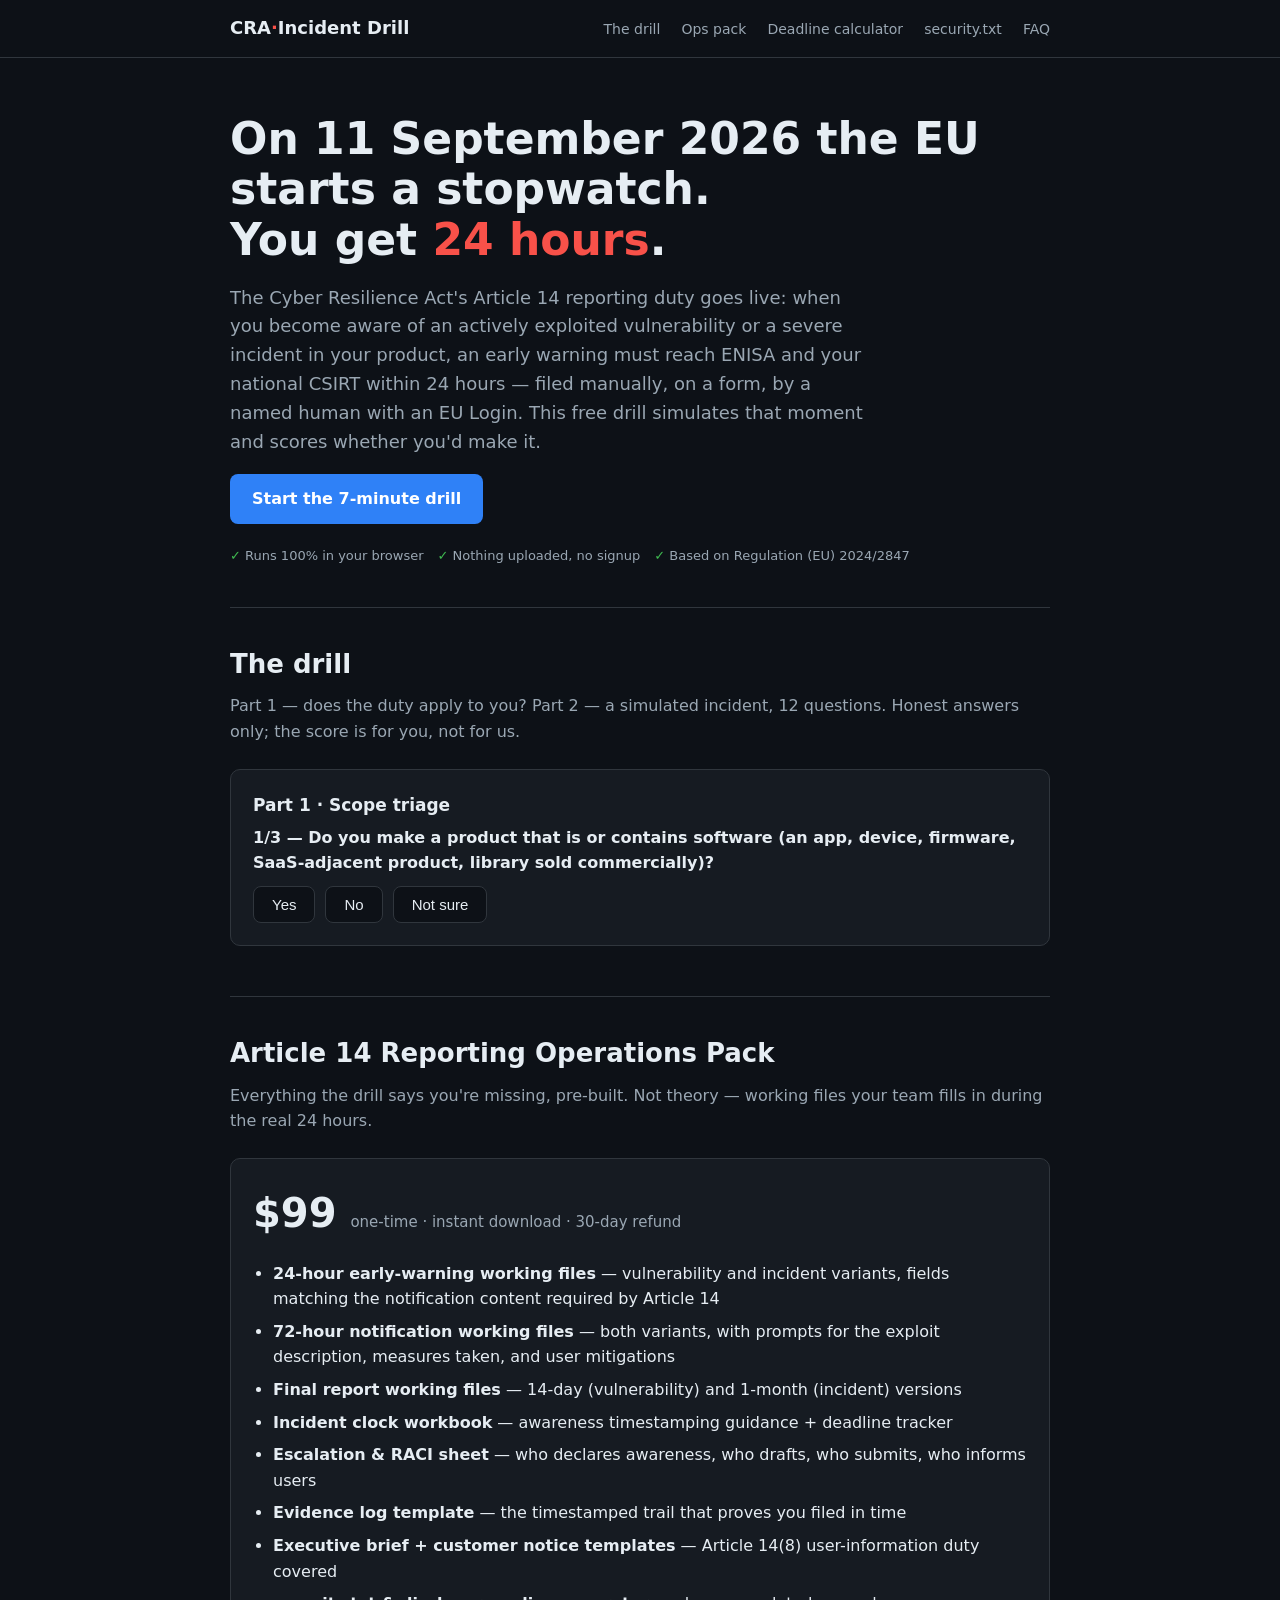
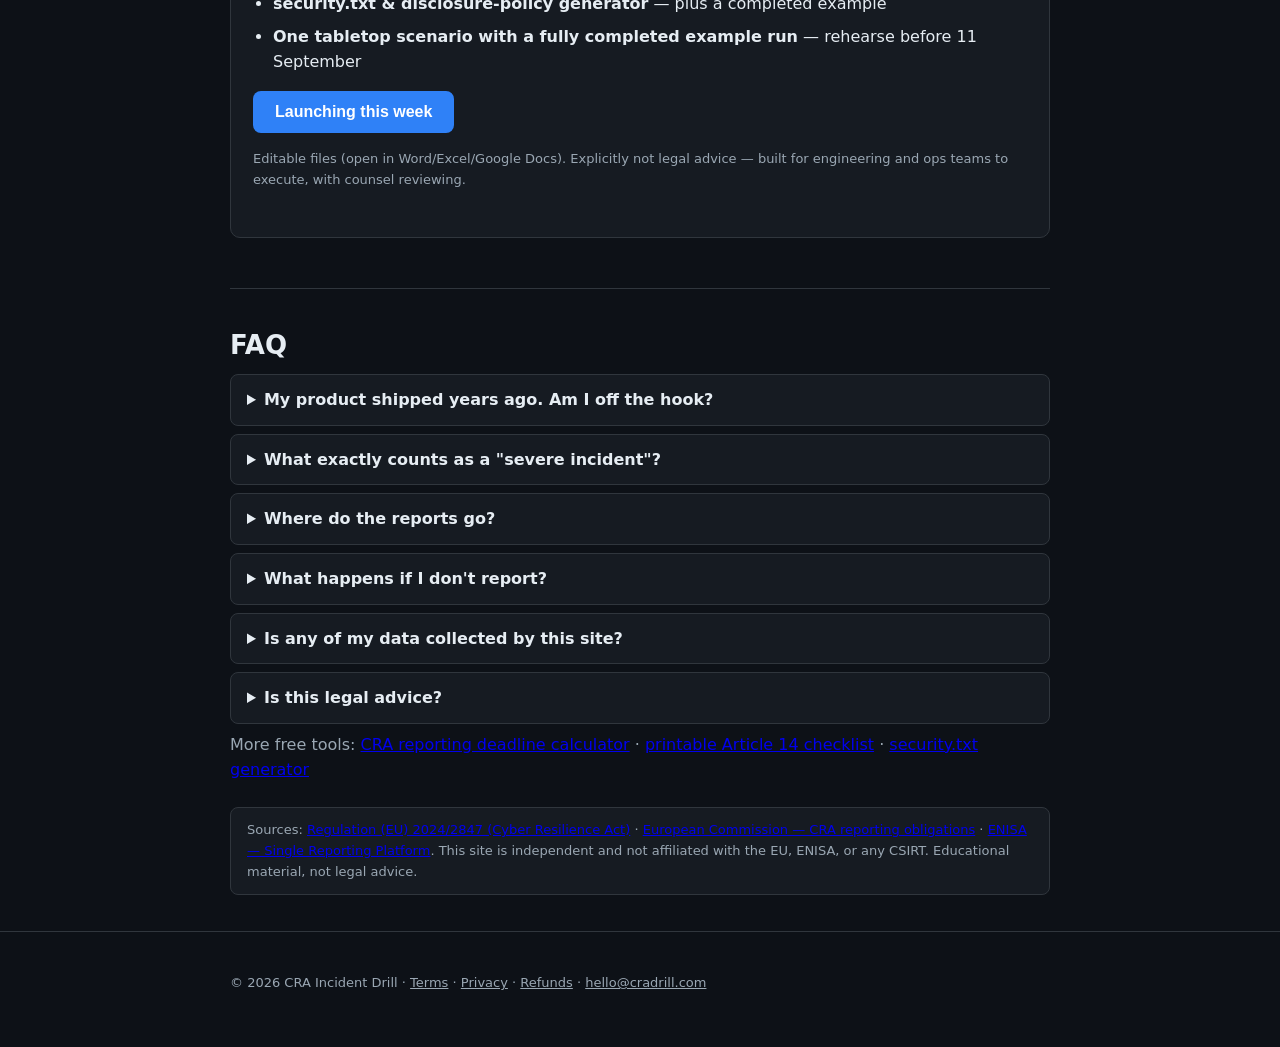
==== index.html @ 71fb7762 "Standardize footer: Terms/Privacy/Refunds + contact on every page (Paddle review requirement) Co-Aut" ====
<!DOCTYPE html>
<html lang="en">
<head>
<meta charset="utf-8">
<meta name="viewport" content="width=device-width, initial-scale=1">
<title>CRA Incident Drill — could you file the EU 24-hour report in time?</title>
<meta name="description" content="From 11 September 2026 the EU Cyber Resilience Act gives manufacturers 24 hours to file an early warning after learning of an exploited vulnerability or severe incident. Run the free 7-minute browser drill and find your gaps before the clock is real.">
<link rel="canonical" href="https://cradrill.com/">
<meta property="og:title" content="CRA Incident Drill — the EU 24-hour reporting rule starts 11 Sept 2026">
<meta property="og:description" content="Free 7-minute readiness drill for the Cyber Resilience Act Article 14 reporting duty. Runs entirely in your browser — nothing is uploaded.">
<meta property="og:type" content="website">
<link rel="icon" href="data:image/svg+xml,%3Csvg xmlns='http://www.w3.org/2000/svg' viewBox='0 0 100 100'%3E%3Ctext y='80' font-size='80'%3E%E2%8F%B1%EF%B8%8F%3C/text%3E%3C/svg%3E">
<link rel="stylesheet" href="styles.css">
<script type="application/ld+json">
{"@context":"https://schema.org","@type":"FAQPage","mainEntity":[
{"@type":"Question","name":"Who must report under CRA Article 14?","acceptedAnswer":{"@type":"Answer","text":"Manufacturers of products with digital elements made available on the EU market. From 11 September 2026 they must report actively exploited vulnerabilities and severe incidents to ENISA and their coordinating CSIRT via the Single Reporting Platform — including for products already sold."}},
{"@type":"Question","name":"What are the CRA reporting deadlines?","acceptedAnswer":{"@type":"Answer","text":"An early warning within 24 hours of becoming aware, a fuller notification within 72 hours, and a final report within 14 days of a fix being available (vulnerabilities) or within one month (severe incidents)."}},
{"@type":"Question","name":"Is this tool legal advice?","acceptedAnswer":{"@type":"Answer","text":"No. It is an educational readiness exercise. Confirm scope and obligations with qualified counsel."}}]}
</script>
</head>
<body>
<header class="site">
  <div class="wrap">
    <a class="logo" href="./">CRA<span>·</span>Incident Drill</a>
    <nav>
      <a href="#drill">The drill</a>
      <a href="#pack">Ops pack</a>
      <a href="deadline-calculator.html">Deadline calculator</a>
      <a href="security-txt-generator.html">security.txt</a>
      <a href="#faq">FAQ</a>
    </nav>
  </div>
</header>

<div class="wrap">
  <div class="hero">
    <h1>On 11 September 2026 the EU starts a stopwatch.<br>You get <em>24 hours</em>.</h1>
    <p class="lead">The Cyber Resilience Act's Article 14 reporting duty goes live: when you become aware of an actively exploited vulnerability or a severe incident in your product, an early warning must reach ENISA and your national CSIRT within 24 hours — filed manually, on a form, by a named human with an EU Login. This free drill simulates that moment and scores whether you'd make it.</p>
    <p><a class="btn" href="#drill">Start the 7-minute drill</a></p>
    <div class="badges">
      <span>Runs 100% in your browser</span>
      <span>Nothing uploaded, no signup</span>
      <span>Based on Regulation (EU) 2024/2847</span>
    </div>
  </div>

  <section id="drill">
    <h2>The drill</h2>
    <p class="sub">Part 1 — does the duty apply to you? Part 2 — a simulated incident, 12 questions. Honest answers only; the score is for you, not for us.</p>

    <div class="card" id="scope-card">
      <h3>Part 1 · Scope triage</h3>
      <div id="scope-q1">
        <p class="q">1/3 — Do you make a product that is or contains software (an app, device, firmware, SaaS-adjacent product, library sold commercially)?</p>
        <div class="choices" data-q="isDigital">
          <button data-v="yes">Yes</button><button data-v="no">No</button><button data-v="unsure">Not sure</button>
        </div>
      </div>
      <div id="scope-q2" class="hidden">
        <p class="q">2/3 — Is it made available on the EU market (sold, licensed, or offered to EU customers)?</p>
        <div class="choices" data-q="sellsEU">
          <button data-v="yes">Yes</button><button data-v="no">No</button><button data-v="unsure">Not sure</button>
        </div>
      </div>
      <div id="scope-q3" class="hidden">
        <p class="q">3/3 — In the course of a commercial activity (not a pure hobby / unmonetised open-source project)?</p>
        <div class="choices" data-q="isCommercial">
          <button data-v="yes">Yes</button><button data-v="no">No</button><button data-v="unsure">Not sure</button>
        </div>
      </div>
      <div id="scope-verdict" class="hidden"></div>
    </div>

    <div class="card hidden" id="sim-card">
      <h3>Part 2 · The simulation</h3>
      <p class="scenario">Tuesday, 02:14. A security researcher emails your support inbox: a vulnerability in your product is being actively exploited at two of your customers. Screenshots attached. The moment someone at your company reads this and understands it, you are "aware" — and the clock below starts.</p>
      <div class="timeline" id="timeline"></div>
      <p class="sub">Could you deliver? Answer the 12 questions:</p>
      <div id="checks"></div>
    </div>

    <div class="card hidden" id="result-card">
      <h3>Your readiness</h3>
      <div class="score-big" id="score"></div>
      <div class="band" id="band"></div>
      <div id="gaps"></div>
      <p style="margin-top:18px">
        <button class="btn" id="export">Download your readiness report</button>
        <a class="btn secondary" href="#pack">Close the gaps — see the Ops Pack</a>
      </p>
    </div>
  </section>

  <section id="pack">
    <h2>Article 14 Reporting Operations Pack</h2>
    <p class="sub">Everything the drill says you're missing, pre-built. Not theory — working files your team fills in during the real 24 hours.</p>
    <div class="card">
      <div class="price">$99 <small>one-time · instant download · 30-day refund</small></div>
      <ul class="pack">
        <li><b>24-hour early-warning working files</b> — vulnerability and incident variants, fields matching the notification content required by Article 14</li>
        <li><b>72-hour notification working files</b> — both variants, with prompts for the exploit description, measures taken, and user mitigations</li>
        <li><b>Final report working files</b> — 14-day (vulnerability) and 1-month (incident) versions</li>
        <li><b>Incident clock workbook</b> — awareness timestamping guidance + deadline tracker</li>
        <li><b>Escalation & RACI sheet</b> — who declares awareness, who drafts, who submits, who informs users</li>
        <li><b>Evidence log template</b> — the timestamped trail that proves you filed in time</li>
        <li><b>Executive brief + customer notice templates</b> — Article 14(8) user-information duty covered</li>
        <li><b>security.txt & disclosure-policy generator</b> — plus a completed example</li>
        <li><b>One tabletop scenario with a fully completed example run</b> — rehearse before 11 September</li>
      </ul>
      <p id="buy-area"><button class="btn" id="buy" disabled>Launching this week</button></p>
      <p class="sub" style="font-size:13px">Editable files (open in Word/Excel/Google Docs). Explicitly not legal advice — built for engineering and ops teams to execute, with counsel reviewing.</p>
    </div>
  </section>

  <section id="faq">
    <h2>FAQ</h2>
    <details><summary>My product shipped years ago. Am I off the hook?</summary>
      <p>No — this is the part that surprises people. The reporting duty applies from 11 September 2026 to products with digital elements already on the EU market, even though most other CRA obligations only bite from December 2027. If it's still in use and you learn of an actively exploited vulnerability, the clock runs.</p></details>
    <details><summary>What exactly counts as a "severe incident"?</summary>
      <p>Under Article 14(5): an incident that negatively affects — or could affect — your product's ability to protect the availability, authenticity, integrity or confidentiality of sensitive or important data, or that enables the introduction or execution of malicious code. Routine bugs and ordinary patches are out of scope.</p></details>
    <details><summary>Where do the reports go?</summary>
      <p>Through ENISA's Single Reporting Platform, simultaneously to ENISA and to the CSIRT designated as coordinator for you (normally the Member State of your main EU establishment). The platform is scheduled to be operational by 11 September 2026; submission is a manual form — there is no API.</p></details>
    <details><summary>What happens if I don't report?</summary>
      <p>Article 14 sits in the CRA's penalty regime, with administrative fines that can reach millions of euros depending on the breach — and non-compliance is visible: your CSIRT knows whether you filed. The bigger operational risk is scrambling: a missed 24-hour window is not recoverable after the fact.</p></details>
    <details><summary>Is any of my data collected by this site?</summary>
      <p>No. The drill runs entirely in your browser; answers never leave your machine. The exported report is generated locally.</p></details>
    <details><summary>Is this legal advice?</summary>
      <p>No. This is an educational readiness exercise built from the regulation text and official guidance (linked below). Scope and obligations should be confirmed with qualified counsel.</p></details>
    <p class="sub">More free tools: <a href="deadline-calculator.html">CRA reporting deadline calculator</a> · <a href="cra-article-14-checklist.html">printable Article 14 checklist</a> · <a href="security-txt-generator.html">security.txt generator</a></p>
    <div class="disclaimer">Sources: <a href="https://eur-lex.europa.eu/eli/reg/2024/2847/oj" rel="noopener">Regulation (EU) 2024/2847 (Cyber Resilience Act)</a> · <a href="https://digital-strategy.ec.europa.eu/en/policies/cra-reporting" rel="noopener">European Commission — CRA reporting obligations</a> · <a href="https://www.enisa.europa.eu/topics/product-security-and-certification/single-reporting-platform-srp" rel="noopener">ENISA — Single Reporting Platform</a>. This site is independent and not affiliated with the EU, ENISA, or any CSIRT. Educational material, not legal advice.</div>
  </section>
</div>

<footer><div class="wrap"><p>&copy; 2026 CRA Incident Drill &middot; <a href="terms.html">Terms</a> &middot; <a href="privacy.html">Privacy</a> &middot; <a href="refunds.html">Refunds</a> &middot; <a href="mailto:hello@cradrill.com">hello@cradrill.com</a></p></div></footer>

<script src="paddle-config.js"></script>
<script>
(function () {
  var cfg = window.PADDLE_CONFIG;
  if (!cfg) return; // checkout not live yet
  var s = document.createElement("script");
  s.src = "https://cdn.paddle.com/paddle/v2/paddle.js";
  s.onload = function () {
    Paddle.Initialize({
      token: cfg.token,
      eventCallback: function (ev) {
        if (ev.name === "checkout.completed" && ev.data && ev.data.transaction_id) {
          setTimeout(function () { location.href = cfg.claimUrl + "?txn=" + ev.data.transaction_id; }, 1500);
        }
      }
    });
    var btn = document.getElementById("buy");
    btn.disabled = false;
    btn.textContent = "Buy now — $99";
    btn.addEventListener("click", function () {
      Paddle.Checkout.open({ items: [{ priceId: cfg.priceId, quantity: 1 }] });
    });
  };
  document.head.appendChild(s);
})();
</script>
<script src="drill.js"></script>
<script>
(function () {
  var scope = {};
  var answers = {};
  var scopeOrder = ["scope-q1", "scope-q2", "scope-q3"];

  document.querySelectorAll("#scope-card .choices").forEach(function (grp, idx) {
    grp.addEventListener("click", function (e) {
      if (e.target.tagName !== "BUTTON") return;
      grp.querySelectorAll("button").forEach(function (b) { b.setAttribute("aria-pressed", "false"); });
      e.target.setAttribute("aria-pressed", "true");
      scope[grp.dataset.q] = e.target.dataset.v;
      if (idx < 2) document.getElementById(scopeOrder[idx + 1]).classList.remove("hidden");
      if (scope.isDigital && scope.sellsEU && scope.isCommercial) showScopeVerdict();
    });
  });

  function showScopeVerdict() {
    var v = DRILL.scopeVerdict(scope.sellsEU, scope.isCommercial, scope.isDigital);
    var el = document.getElementById("scope-verdict");
    el.classList.remove("hidden");
    var cls = v.verdict === "likely-in" ? "bad" : (v.verdict === "unclear" ? "warn" : "ok");
    el.innerHTML = '<p class="band ' + cls + '">' + v.label + '</p><p class="sub">' + v.detail + "</p>";
    document.getElementById("sim-card").classList.remove("hidden");
    renderTimeline();
    renderChecks();
  }

  function fmt(ms) {
    return new Date(ms).toLocaleString(undefined, { weekday: "short", day: "numeric", month: "short", hour: "2-digit", minute: "2-digit" });
  }

  function renderTimeline() {
    var d = DRILL.deadlines(Date.now());
    var rows = [
      ["Now", "You become aware. The clock starts."],
      [fmt(d.earlyWarning), "Early warning due — type, manufacturer, product, title (+ malicious-act suspicion for incidents)."],
      [fmt(d.notification), "72-hour notification due — nature of the vulnerability/incident, exploit details, measures taken and available to users."],
      ["+14 days / +1 month", "Final report due — 14 days after a fix is available (vulnerability) or one month (incident)."]
    ];
    document.getElementById("timeline").innerHTML = rows.map(function (r) {
      return '<div class="tl-item"><span class="tl-when">' + r[0] + '</span><span>' + r[1] + "</span></div>";
    }).join("");
  }

  function renderChecks() {
    var host = document.getElementById("checks");
    host.innerHTML = DRILL.CHECKS.map(function (c, i) {
      return '<div class="card" data-id="' + c.id + '"><p class="progress">' + (i + 1) + "/" + DRILL.CHECKS.length +
        '</p><p class="q">' + c.q + '</p><div class="choices"><button data-v="1">Yes</button><button data-v="0">No / not sure</button></div>' +
        '<p class="why">' + c.why + "</p></div>";
    }).join("");
    host.querySelectorAll(".card").forEach(function (card) {
      card.querySelector(".choices").addEventListener("click", function (e) {
        if (e.target.tagName !== "BUTTON") return;
        card.querySelectorAll("button").forEach(function (b) { b.setAttribute("aria-pressed", "false"); });
        e.target.setAttribute("aria-pressed", "true");
        answers[card.dataset.id] = e.target.dataset.v === "1";
        card.querySelector(".why").style.display = "block";
        if (Object.keys(answers).length === DRILL.CHECKS.length) showResult();
      });
    });
  }

  function showResult() {
    var r = DRILL.score(answers);
    document.getElementById("result-card").classList.remove("hidden");
    document.getElementById("score").textContent = r.points + " / " + r.total;
    var band = document.getElementById("band");
    band.textContent = r.band;
    band.className = "band " + (r.points >= 9 ? "ok" : r.points >= 5 ? "warn" : "bad");
    document.getElementById("gaps").innerHTML = r.gaps.length
      ? "<p class='sub' style='margin-top:14px'>Your gaps:</p>" + r.gaps.map(function (g) { return '<div class="gap"><b>' + g.q + "</b><span>" + g.why + "</span></div>"; }).join("")
      : "<p class='sub'>No gaps — run a tabletop to prove it under time pressure.</p>";
    document.getElementById("result-card").scrollIntoView({ behavior: "smooth" });
  }

  document.getElementById("export").addEventListener("click", function () {
    var r = DRILL.score(answers);
    var d = DRILL.deadlines(Date.now());
    var html = "<!DOCTYPE html><html><head><meta charset='utf-8'><title>CRA Article 14 readiness report</title>" +
      "<style>body{font:15px/1.6 system-ui;max-width:720px;margin:40px auto;padding:0 20px;color:#111}h1{font-size:22px}.gap{border-left:3px solid #d29922;padding:6px 12px;margin:8px 0}.ok{color:#1a7f37}</style></head><body>" +
      "<h1>CRA Article 14 readiness report</h1><p>Generated " + new Date().toLocaleString() + " by the free CRA Incident Drill (runs locally; no data was uploaded).</p>" +
      "<p><b>Score: " + r.points + "/" + r.total + " — " + r.band + "</b></p>" +
      "<p>If you became aware of an exploited vulnerability right now, your early warning would be due <b>" + new Date(d.earlyWarning).toLocaleString() + "</b> and your 72-hour notification <b>" + new Date(d.notification).toLocaleString() + "</b>.</p>" +
      (r.gaps.length ? "<h2>Gaps to close before 11 September 2026</h2>" + r.gaps.map(function (g) { return "<div class='gap'><b>" + g.q + "</b><br>" + g.why + "</div>"; }).join("") : "<p class='ok'>No gaps recorded.</p>") +
      "<p>Close the gaps with the $99 Reporting Operations Pack: <a href='https://cradrill.com/#pack'>cra-incident-drill</a></p>" +
      "<p style='color:#666;font-size:13px'>Educational readiness exercise. Not legal advice.</p></body></html>";
    var a = document.createElement("a");
    a.href = URL.createObjectURL(new Blob([html], { type: "text/html" }));
    a.download = "cra-readiness-report.html";
    a.click();
  });
})();
</script>
</body>
</html>
---- styles.css ----
:root {
  --bg: #0d1117; --panel: #161b22; --border: #30363d; --text: #e6edf3;
  --muted: #9aa7b3; --accent: #2f81f7; --ok: #3fb950; --warn: #d29922; --bad: #f85149;
}
* { box-sizing: border-box; }
body { margin: 0; font: 16px/1.6 system-ui, -apple-system, "Segoe UI", sans-serif; background: var(--bg); color: var(--text); }
.wrap { max-width: 860px; margin: 0 auto; padding: 0 20px; }
header.site { border-bottom: 1px solid var(--border); padding: 14px 0; }
header.site .wrap { display: flex; align-items: center; justify-content: space-between; flex-wrap: wrap; gap: 8px; }
.logo { font-weight: 700; text-decoration: none; color: var(--text); font-size: 18px; }
.logo span { color: var(--bad); }
nav a { color: var(--muted); text-decoration: none; margin-left: 16px; font-size: 14px; }
nav a:hover { color: var(--text); }
.hero { padding: 56px 0 40px; }
.hero h1 { font-size: clamp(28px, 5vw, 44px); line-height: 1.15; margin: 0 0 16px; }
.hero h1 em { color: var(--bad); font-style: normal; }
.hero p.lead { color: var(--muted); font-size: 18px; max-width: 640px; }
.btn { display: inline-block; background: var(--accent); color: #fff; font-weight: 600; padding: 12px 22px; border-radius: 8px; text-decoration: none; border: 0; font-size: 16px; cursor: pointer; }
.btn:hover { filter: brightness(1.1); }
.btn.secondary { background: transparent; border: 1px solid var(--border); color: var(--text); }
.badges { display: flex; gap: 14px; flex-wrap: wrap; margin-top: 22px; color: var(--muted); font-size: 13px; }
.badges span::before { content: "✓ "; color: var(--ok); }
section { padding: 36px 0; border-top: 1px solid var(--border); }
h2 { font-size: 26px; margin: 0 0 8px; }
.sub { color: var(--muted); margin: 0 0 24px; }
.card { background: var(--panel); border: 1px solid var(--border); border-radius: 10px; padding: 22px; margin: 14px 0; }
.card h3 { margin: 0 0 6px; font-size: 17px; }
.q { font-weight: 600; margin: 0 0 10px; }
.choices { display: flex; gap: 10px; flex-wrap: wrap; }
.choices button { background: var(--bg); border: 1px solid var(--border); color: var(--text); padding: 9px 18px; border-radius: 8px; cursor: pointer; font-size: 15px; }
.choices button:hover, .choices button[aria-pressed="true"] { border-color: var(--accent); background: rgba(47,129,247,.15); }
.why { color: var(--muted); font-size: 14px; margin-top: 8px; display: none; }
.progress { color: var(--muted); font-size: 13px; margin-bottom: 6px; }
.scenario { border-left: 3px solid var(--bad); padding-left: 16px; font-style: italic; color: var(--muted); }
.timeline { display: grid; gap: 10px; margin: 18px 0; }
.tl-item { display: flex; gap: 12px; align-items: baseline; background: var(--bg); border: 1px solid var(--border); border-radius: 8px; padding: 10px 14px; }
.tl-when { font-weight: 700; min-width: 130px; color: var(--warn); font-variant-numeric: tabular-nums; }
.score-big { font-size: 44px; font-weight: 800; }
.band { font-size: 20px; font-weight: 700; }
.band.ok { color: var(--ok); } .band.warn { color: var(--warn); } .band.bad { color: var(--bad); }
.gap { border-left: 3px solid var(--warn); padding: 8px 14px; margin: 10px 0; background: var(--panel); border-radius: 0 8px 8px 0; }
.gap b { display: block; }
.gap span { color: var(--muted); font-size: 14px; }
.price { font-size: 40px; font-weight: 800; }
.price small { font-size: 15px; color: var(--muted); font-weight: 400; }
ul.pack { padding-left: 20px; } ul.pack li { margin: 7px 0; }
details { border: 1px solid var(--border); border-radius: 8px; padding: 12px 16px; margin: 8px 0; background: var(--panel); }
summary { cursor: pointer; font-weight: 600; }
details p { color: var(--muted); }
footer { border-top: 1px solid var(--border); padding: 28px 0 40px; color: var(--muted); font-size: 13px; }
footer a { color: var(--muted); }
.disclaimer { background: var(--panel); border: 1px solid var(--border); border-radius: 8px; padding: 12px 16px; font-size: 13px; color: var(--muted); margin-top: 18px; }
.hidden { display: none; }
label { display: block; margin: 10px 0 4px; font-size: 14px; color: var(--muted); }
input[type=text], input[type=url], input[type=email], input[type=date] { width: 100%; padding: 9px 12px; border-radius: 8px; border: 1px solid var(--border); background: var(--bg); color: var(--text); font-size: 15px; }
pre.out { background: var(--bg); border: 1px solid var(--border); border-radius: 8px; padding: 14px; overflow-x: auto; font-size: 14px; }
@media (max-width: 600px) { .tl-when { min-width: 100px; } nav a { margin-left: 10px; } }
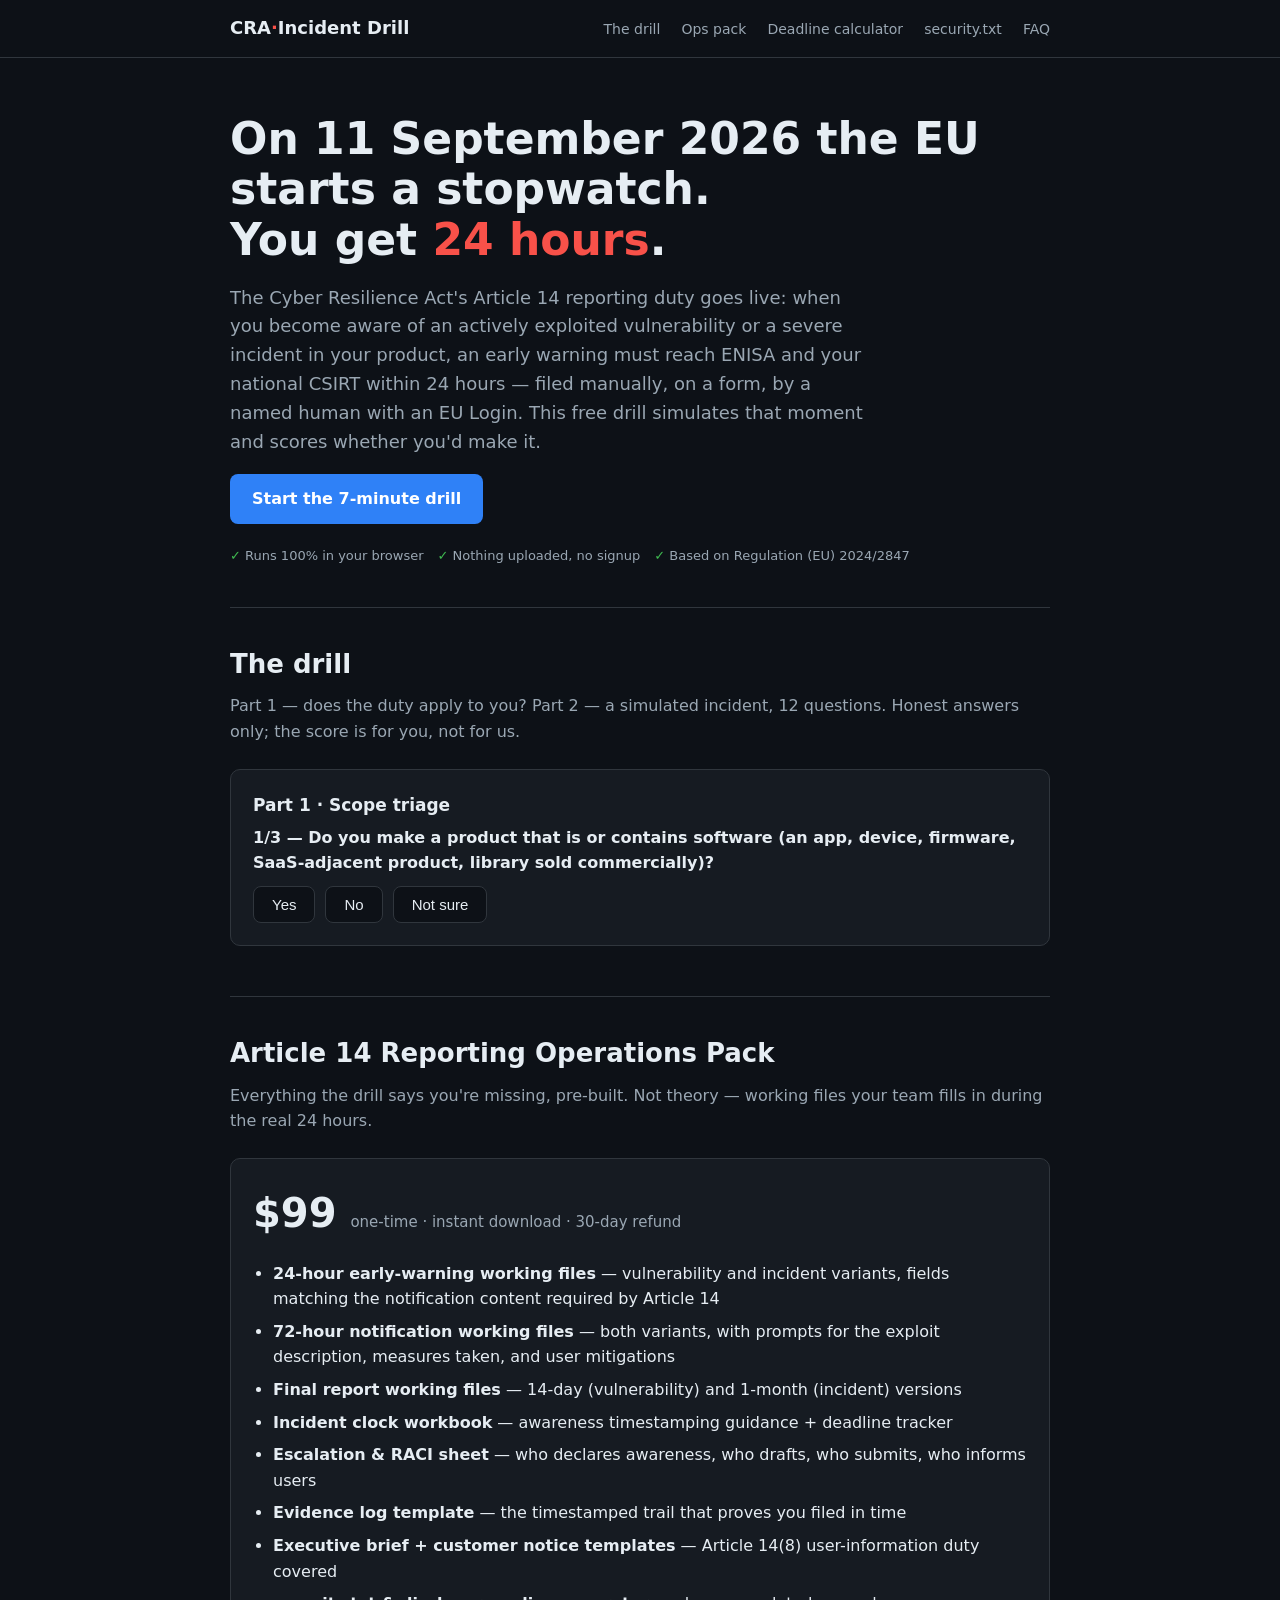
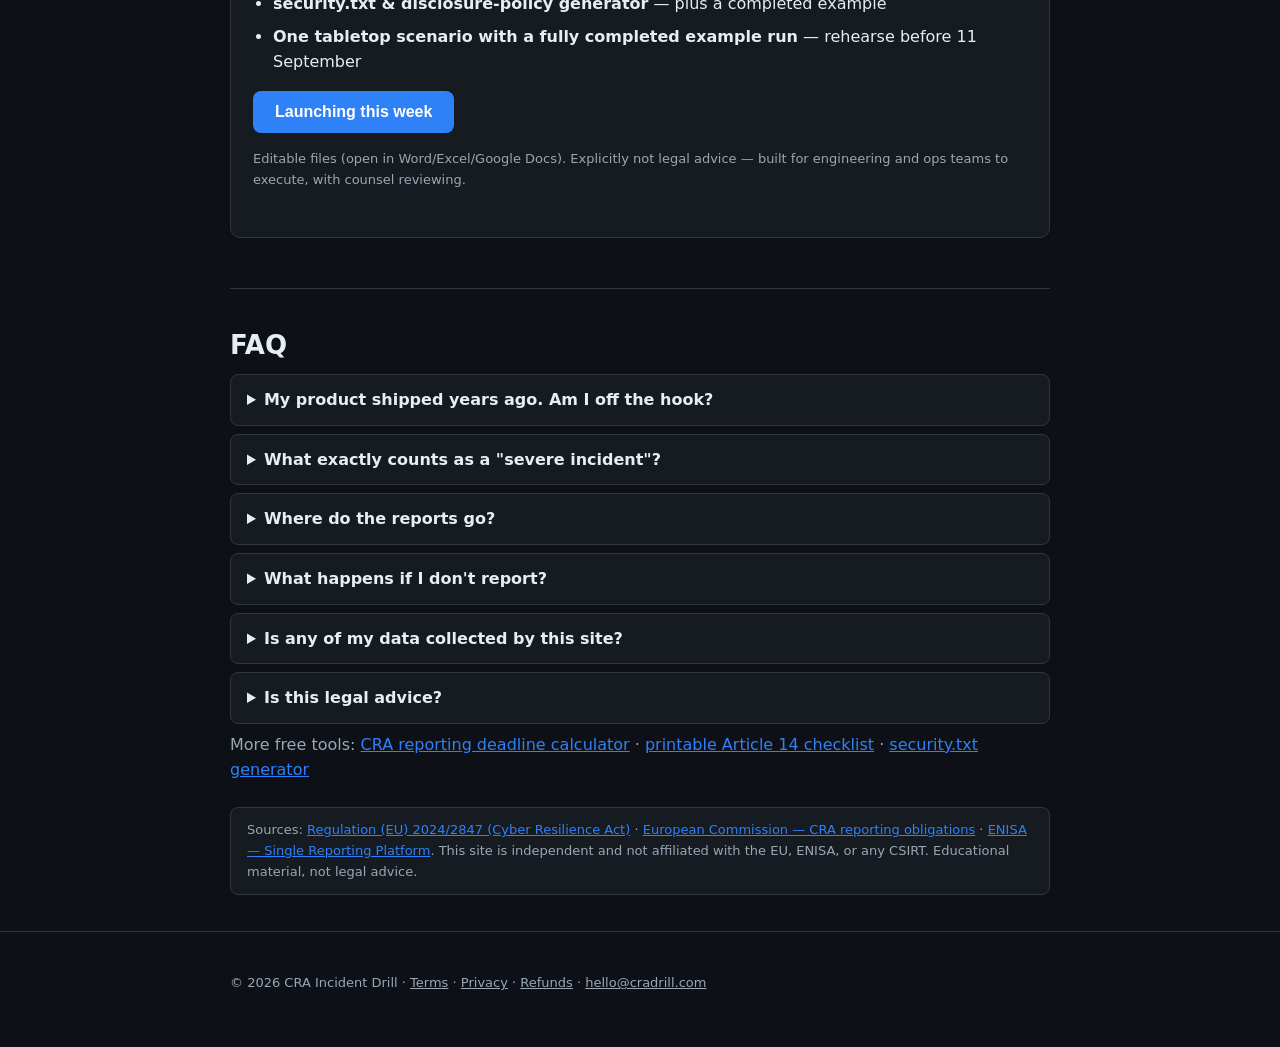
==== commit 9375d22b: "Cite exact legal basis for penalties (Art 64 top tier) and installed-base reach (Art 69(3)) Co-Autho" ====
--- a/index.html
+++ b/index.html
@@ -115,13 +115,13 @@
   <section id="faq">
     <h2>FAQ</h2>
     <details><summary>My product shipped years ago. Am I off the hook?</summary>
-      <p>No — this is the part that surprises people. The reporting duty applies from 11 September 2026 to products with digital elements already on the EU market, even though most other CRA obligations only bite from December 2027. If it's still in use and you learn of an actively exploited vulnerability, the clock runs.</p></details>
+      <p>No — this is the part that surprises people, and it is explicit in the text. Article 69(2) grandfathers products placed on the market before 11 December 2027 unless they are substantially modified. Article 69(3) then carves straight back out: "by way of derogation from paragraph 2 … the obligations laid down in Article 14 shall apply to all products with digital elements that fall within the scope of this Regulation that have been placed on the market before 11 December 2027." So the reporting duty reaches your installed base from 11 September 2026, even where the rest of the CRA does not. If it is in scope and you learn of an actively exploited vulnerability, the clock runs.</p></details>
     <details><summary>What exactly counts as a "severe incident"?</summary>
       <p>Under Article 14(5): an incident that negatively affects — or could affect — your product's ability to protect the availability, authenticity, integrity or confidentiality of sensitive or important data, or that enables the introduction or execution of malicious code. Routine bugs and ordinary patches are out of scope.</p></details>
     <details><summary>Where do the reports go?</summary>
       <p>Through ENISA's Single Reporting Platform, simultaneously to ENISA and to the CSIRT designated as coordinator for you (normally the Member State of your main EU establishment). The platform is scheduled to be operational by 11 September 2026; submission is a manual form — there is no API.</p></details>
     <details><summary>What happens if I don't report?</summary>
-      <p>Article 14 sits in the CRA's penalty regime, with administrative fines that can reach millions of euros depending on the breach — and non-compliance is visible: your CSIRT knows whether you filed. The bigger operational risk is scrambling: a missed 24-hour window is not recoverable after the fact.</p></details>
+      <p>Article 14 sits in the CRA's <em>highest</em> penalty tier. Article 64 puts failures of the Article 13 and 14 obligations, alongside the Annex I essential requirements, at administrative fines of up to <b>€15,000,000 or 2.5% of total worldwide annual turnover, whichever is higher</b>. Member States set the actual regime and are directed to weigh the size and resources of the offender, so small companies are not treated like large ones — but the tier is the severe one. The blunter operational risk is that a missed 24-hour window cannot be recovered afterwards, and your CSIRT knows whether you filed.</p></details>
     <details><summary>Is any of my data collected by this site?</summary>
       <p>No. The drill runs entirely in your browser; answers never leave your machine. The exported report is generated locally.</p></details>
     <details><summary>Is this legal advice?</summary>
@@ -138,12 +138,19 @@
 (function () {
   var cfg = window.PADDLE_CONFIG;
   if (!cfg) return; // checkout not live yet
+  var opened = false, clicked = false;
   var s = document.createElement("script");
   s.src = "https://cdn.paddle.com/paddle/v2/paddle.js";
   s.onload = function () {
     Paddle.Initialize({
       token: cfg.token,
       eventCallback: function (ev) {
+        // Checkout can be unavailable while the account/domain is still being switched on.
+        // Rather than leave the buyer staring at Paddle's generic error, offer a way to reach us.
+        if (ev.name === "checkout.loaded") { opened = true; }
+        // Only swap in the fallback once a buyer has actually tried to pay — an error at
+        // init time shouldn't strip the buy button off an otherwise healthy page.
+        if (ev.name === "checkout.error" && clicked) { showFallback(); }
         if (ev.name === "checkout.completed" && ev.data && ev.data.transaction_id) {
           setTimeout(function () { location.href = cfg.claimUrl + "?txn=" + ev.data.transaction_id; }, 1500);
         }
@@ -153,10 +160,25 @@
     btn.disabled = false;
     btn.textContent = "Buy now — $99";
     btn.addEventListener("click", function () {
+      opened = false; clicked = true;
       Paddle.Checkout.open({ items: [{ priceId: cfg.priceId, quantity: 1 }] });
+      // If the overlay never reports itself as loaded, treat it as unavailable.
+      setTimeout(function () { if (!opened) showFallback(); }, 6000);
     });
   };
   document.head.appendChild(s);
+
+  function showFallback() {
+    // Dismiss Paddle's generic error modal first, or it sits on top of our message.
+    try { Paddle.Checkout.close(); } catch (e) {}
+    var area = document.getElementById("buy-area");
+    if (!area || area.dataset.fallback) return;
+    area.dataset.fallback = "1";
+    area.innerHTML = '<p style="background:var(--panel);border:1px solid var(--border);border-left:3px solid var(--warn);border-radius:8px;padding:14px 16px">' +
+      '<b>Card checkout is being switched on.</b><br>The pack itself is finished. Email ' +
+      '<a href="mailto:hello@cradrill.com?subject=Article%2014%20Reporting%20Operations%20Pack">hello@cradrill.com</a>' +
+      ' and you will get the payment link the moment it is live — before 11 September.</p>';
+  }
 })();
 </script>
 <script src="drill.js"></script>
--- a/styles.css
+++ b/styles.css
@@ -5,6 +5,9 @@
 * { box-sizing: border-box; }
 body { margin: 0; font: 16px/1.6 system-ui, -apple-system, "Segoe UI", sans-serif; background: var(--bg); color: var(--text); }
 .wrap { max-width: 860px; margin: 0 auto; padding: 0 20px; }
+/* Default browser link blue fails contrast on this dark ground; nav/footer/.logo/.btn override below. */
+a { color: var(--accent); }
+a:hover { filter: brightness(1.2); }
 header.site { border-bottom: 1px solid var(--border); padding: 14px 0; }
 header.site .wrap { display: flex; align-items: center; justify-content: space-between; flex-wrap: wrap; gap: 8px; }
 .logo { font-weight: 700; text-decoration: none; color: var(--text); font-size: 18px; }
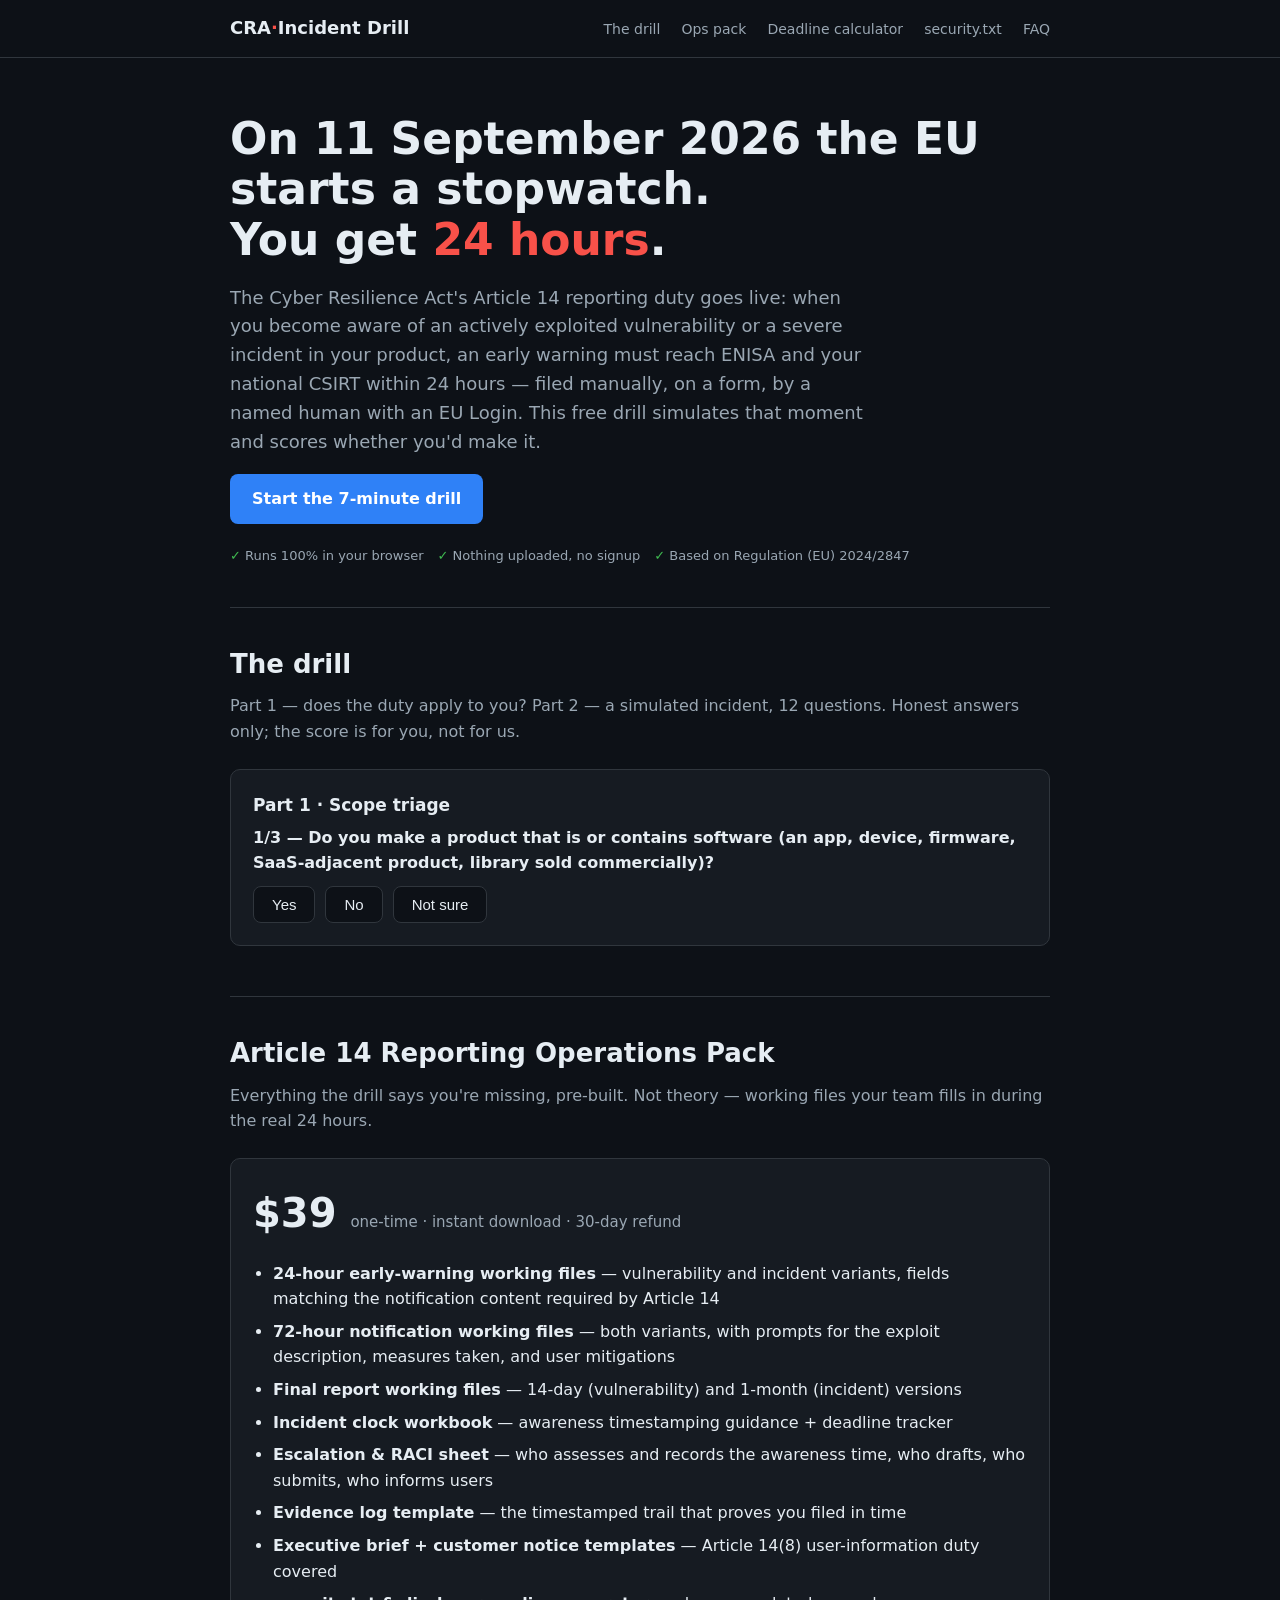
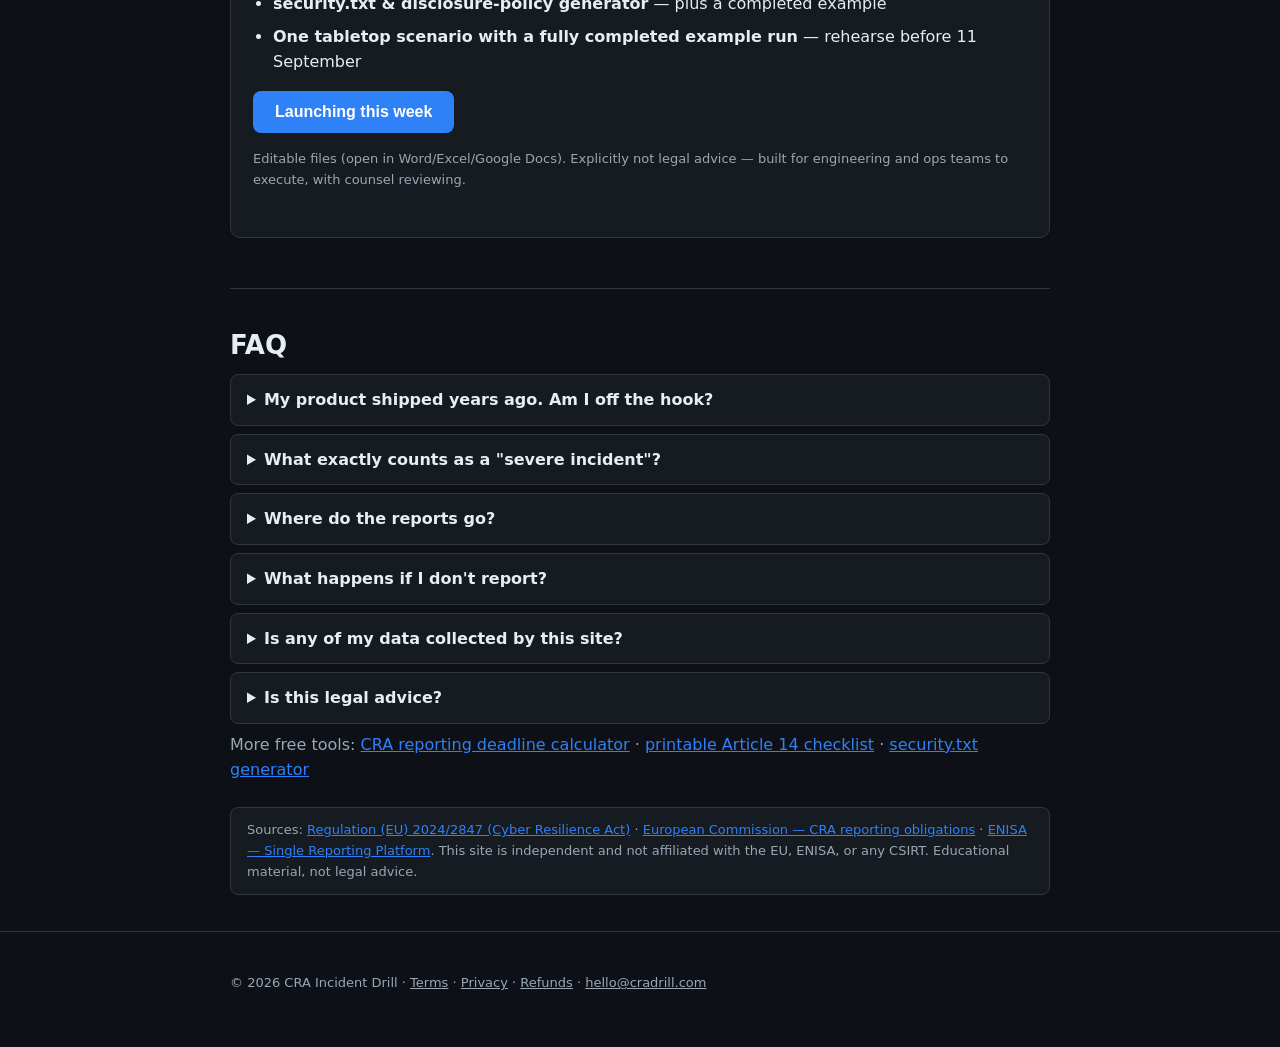
==== commit b3b33594: "Reprice pack to $39 per owner decision; align RACI + JSON-LD with corrected deadline wording Co-Auth" ====
--- a/index.html
+++ b/index.html
@@ -14,7 +14,7 @@
 <script type="application/ld+json">
 {"@context":"https://schema.org","@type":"FAQPage","mainEntity":[
 {"@type":"Question","name":"Who must report under CRA Article 14?","acceptedAnswer":{"@type":"Answer","text":"Manufacturers of products with digital elements made available on the EU market. From 11 September 2026 they must report actively exploited vulnerabilities and severe incidents to ENISA and their coordinating CSIRT via the Single Reporting Platform — including for products already sold."}},
-{"@type":"Question","name":"What are the CRA reporting deadlines?","acceptedAnswer":{"@type":"Answer","text":"An early warning within 24 hours of becoming aware, a fuller notification within 72 hours, and a final report within 14 days of a fix being available (vulnerabilities) or within one month (severe incidents)."}},
+{"@type":"Question","name":"What are the CRA reporting deadlines?","acceptedAnswer":{"@type":"Answer","text":"An early warning within 24 hours of becoming aware, a fuller notification within 72 hours, and a final report within 14 days of a corrective or mitigating measure becoming available (vulnerabilities) or within one month of submitting the notification (severe incidents)."}},
 {"@type":"Question","name":"Is this tool legal advice?","acceptedAnswer":{"@type":"Answer","text":"No. It is an educational readiness exercise. Confirm scope and obligations with qualified counsel."}}]}
 </script>
 </head>
@@ -95,13 +95,13 @@
     <h2>Article 14 Reporting Operations Pack</h2>
     <p class="sub">Everything the drill says you're missing, pre-built. Not theory — working files your team fills in during the real 24 hours.</p>
     <div class="card">
-      <div class="price">$99 <small>one-time · instant download · 30-day refund</small></div>
+      <div class="price">$39 <small>one-time · instant download · 30-day refund</small></div>
       <ul class="pack">
         <li><b>24-hour early-warning working files</b> — vulnerability and incident variants, fields matching the notification content required by Article 14</li>
         <li><b>72-hour notification working files</b> — both variants, with prompts for the exploit description, measures taken, and user mitigations</li>
         <li><b>Final report working files</b> — 14-day (vulnerability) and 1-month (incident) versions</li>
         <li><b>Incident clock workbook</b> — awareness timestamping guidance + deadline tracker</li>
-        <li><b>Escalation & RACI sheet</b> — who declares awareness, who drafts, who submits, who informs users</li>
+        <li><b>Escalation & RACI sheet</b> — who assesses and records the awareness time, who drafts, who submits, who informs users</li>
         <li><b>Evidence log template</b> — the timestamped trail that proves you filed in time</li>
         <li><b>Executive brief + customer notice templates</b> — Article 14(8) user-information duty covered</li>
         <li><b>security.txt & disclosure-policy generator</b> — plus a completed example</li>
@@ -117,7 +117,7 @@
     <details><summary>My product shipped years ago. Am I off the hook?</summary>
       <p>No — this is the part that surprises people, and it is explicit in the text. Article 69(2) grandfathers products placed on the market before 11 December 2027 unless they are substantially modified. Article 69(3) then carves straight back out: "by way of derogation from paragraph 2 … the obligations laid down in Article 14 shall apply to all products with digital elements that fall within the scope of this Regulation that have been placed on the market before 11 December 2027." So the reporting duty reaches your installed base from 11 September 2026, even where the rest of the CRA does not. If it is in scope and you learn of an actively exploited vulnerability, the clock runs.</p></details>
     <details><summary>What exactly counts as a "severe incident"?</summary>
-      <p>Under Article 14(5): an incident that negatively affects — or could affect — your product's ability to protect the availability, authenticity, integrity or confidentiality of sensitive or important data, or that enables the introduction or execution of malicious code. Routine bugs and ordinary patches are out of scope.</p></details>
+      <p>Under Article 14(5): an incident that negatively affects — or is capable of affecting — your product's ability to protect the availability, authenticity, integrity or confidentiality of sensitive or important <b>data or functions</b>; or that has led, or could lead, to the introduction or execution of malicious code in the product or in a user's systems. The "or functions" half is easy to miss: an incident that compromises critical functionality counts even if no sensitive data was touched. Routine bugs and ordinary patches are out of scope. Separately, "actively exploited vulnerability" has its own definition in Article 3(42) — it requires <em>reliable</em> evidence that a <em>malicious actor</em> exploited it without the system owner's permission, so an authorised researcher's proof-of-concept doesn't qualify.</p></details>
     <details><summary>Where do the reports go?</summary>
       <p>Through ENISA's Single Reporting Platform, simultaneously to ENISA and to the CSIRT designated as coordinator for you (normally the Member State of your main EU establishment). The platform is scheduled to be operational by 11 September 2026; submission is a manual form — there is no API.</p></details>
     <details><summary>What happens if I don't report?</summary>
@@ -158,7 +158,7 @@
     });
     var btn = document.getElementById("buy");
     btn.disabled = false;
-    btn.textContent = "Buy now — $99";
+    btn.textContent = "Buy now — $39";
     btn.addEventListener("click", function () {
       opened = false; clicked = true;
       Paddle.Checkout.open({ items: [{ priceId: cfg.priceId, quantity: 1 }] });
@@ -268,7 +268,7 @@
       "<p><b>Score: " + r.points + "/" + r.total + " — " + r.band + "</b></p>" +
       "<p>If you became aware of an exploited vulnerability right now, your early warning would be due <b>" + new Date(d.earlyWarning).toLocaleString() + "</b> and your 72-hour notification <b>" + new Date(d.notification).toLocaleString() + "</b>.</p>" +
       (r.gaps.length ? "<h2>Gaps to close before 11 September 2026</h2>" + r.gaps.map(function (g) { return "<div class='gap'><b>" + g.q + "</b><br>" + g.why + "</div>"; }).join("") : "<p class='ok'>No gaps recorded.</p>") +
-      "<p>Close the gaps with the $99 Reporting Operations Pack: <a href='https://cradrill.com/#pack'>cra-incident-drill</a></p>" +
+      "<p>Close the gaps with the $39 Reporting Operations Pack: <a href='https://cradrill.com/#pack'>cra-incident-drill</a></p>" +
       "<p style='color:#666;font-size:13px'>Educational readiness exercise. Not legal advice.</p></body></html>";
     var a = document.createElement("a");
     a.href = URL.createObjectURL(new Blob([html], { type: "text/html" }));
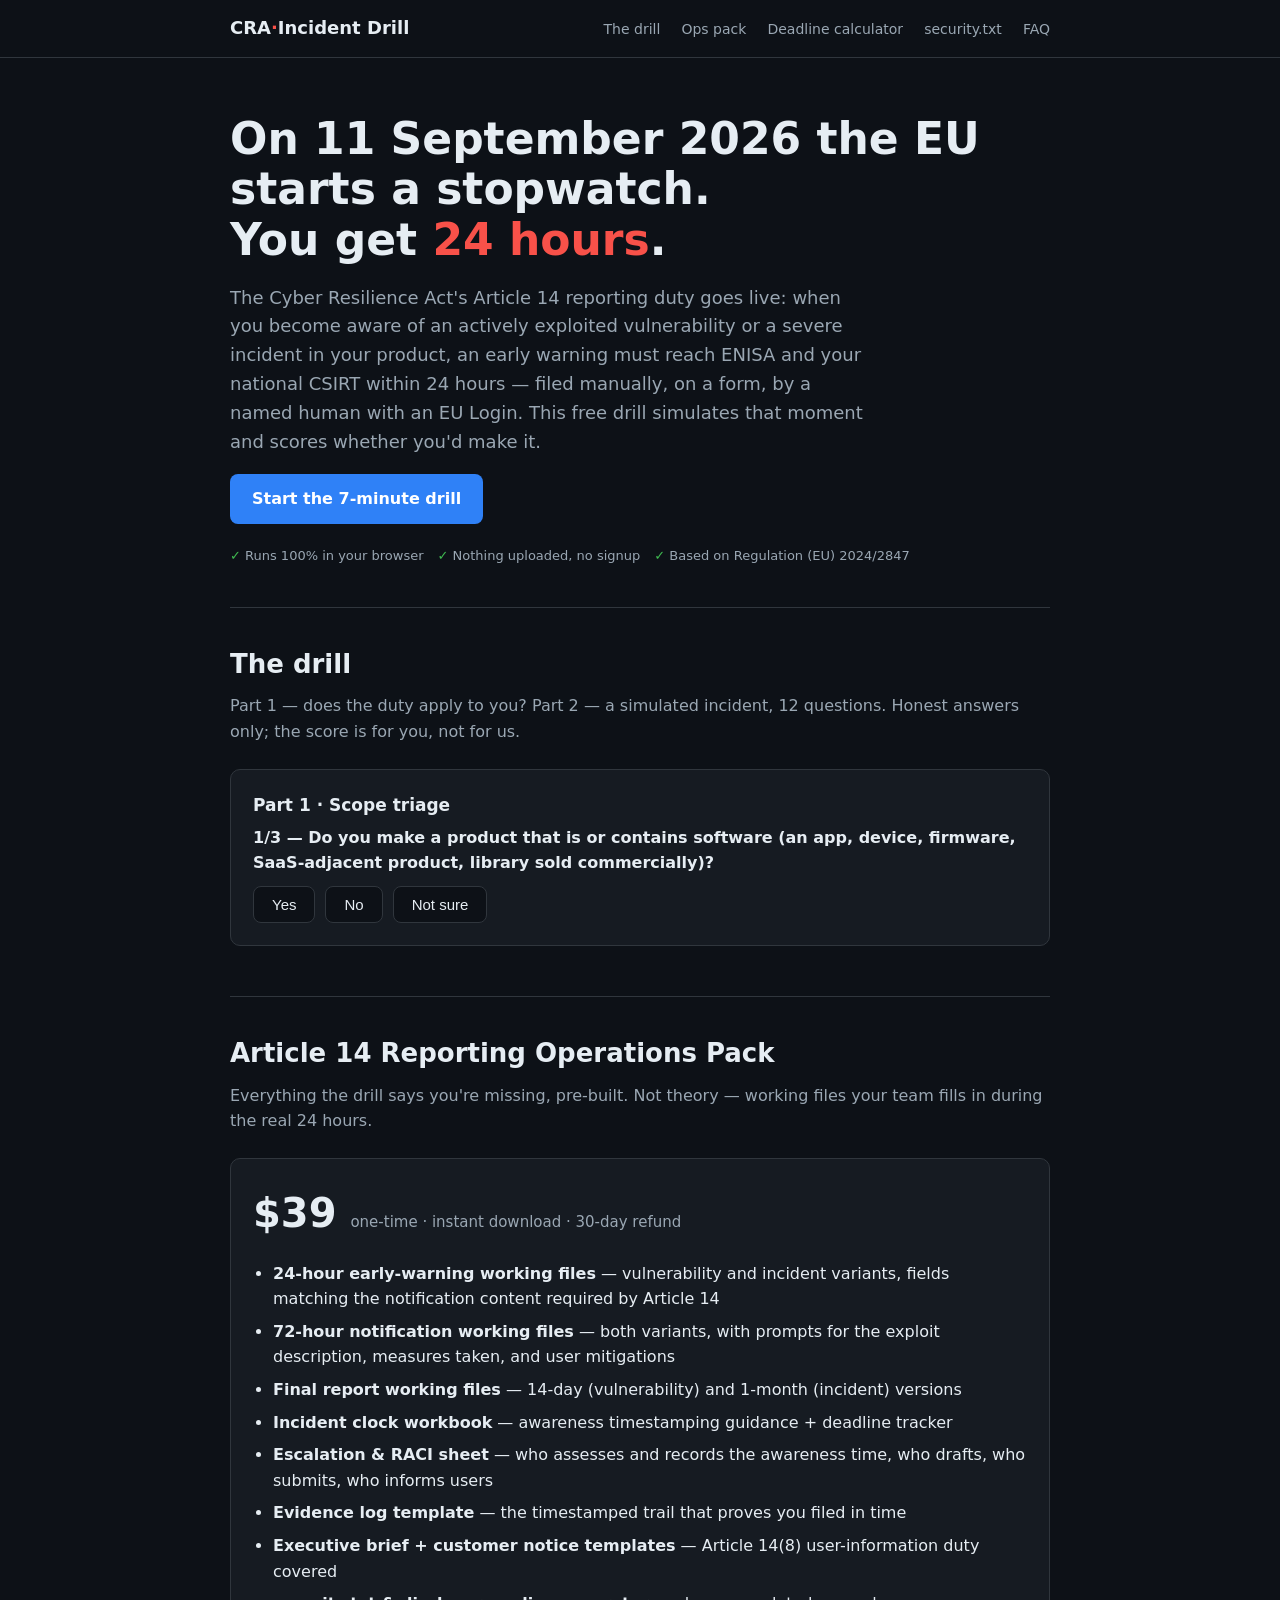
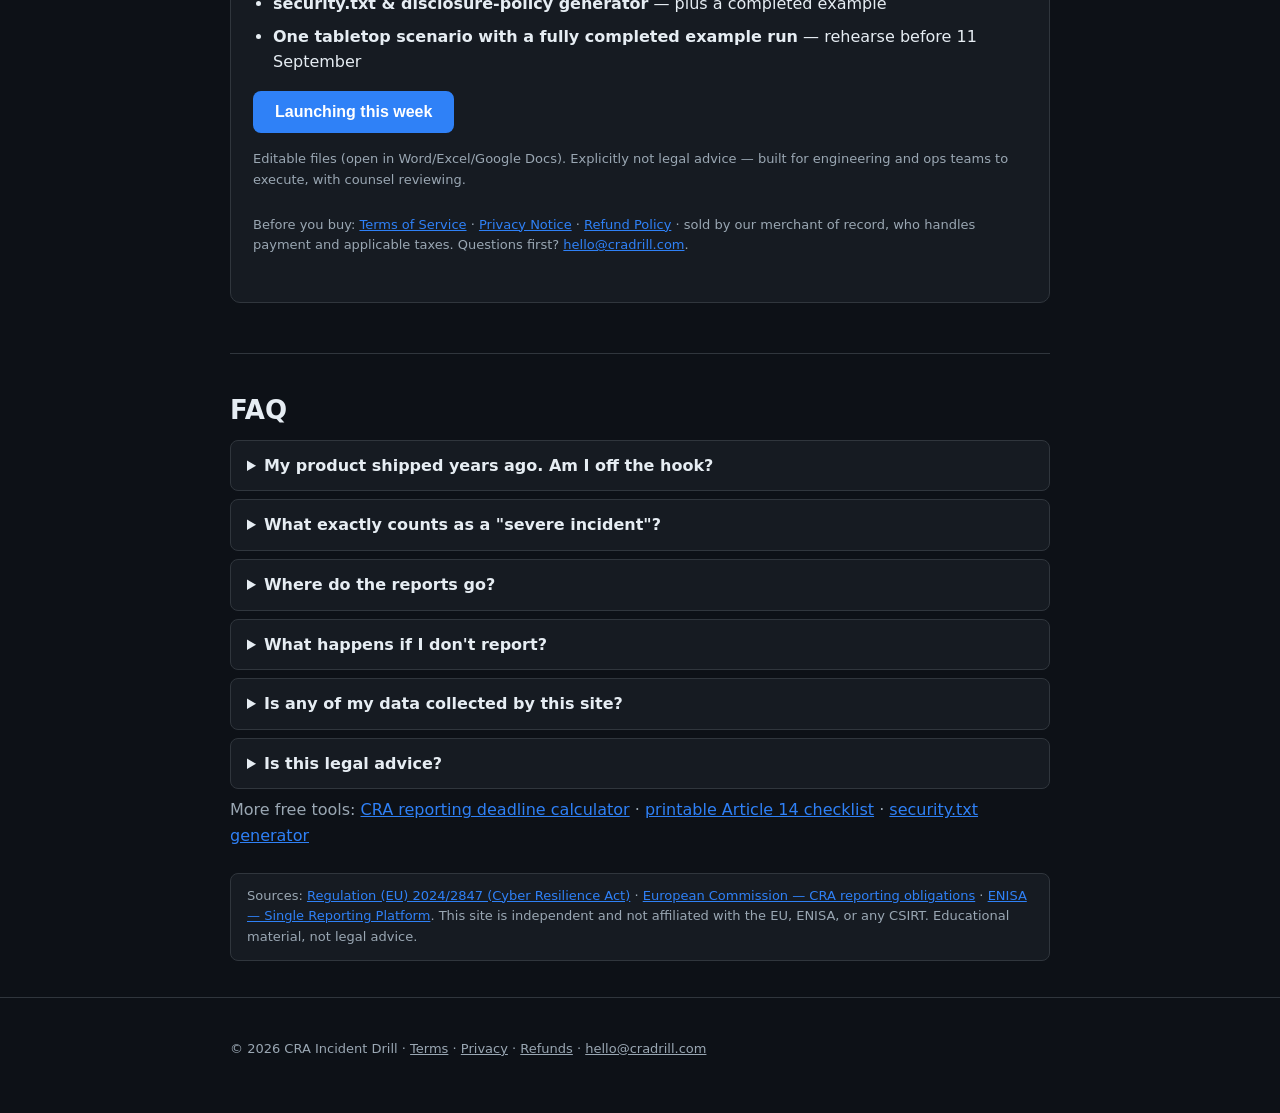
==== commit 6e9505dd: "Paddle review: unblock legal pages from crawlers, name Paddle as merchant of record, surface legal l" ====
--- a/index.html
+++ b/index.html
@@ -109,6 +109,7 @@
       </ul>
       <p id="buy-area"><button class="btn" id="buy" disabled>Launching this week</button></p>
       <p class="sub" style="font-size:13px">Editable files (open in Word/Excel/Google Docs). Explicitly not legal advice — built for engineering and ops teams to execute, with counsel reviewing.</p>
+      <p class="sub" style="font-size:13px">Before you buy: <a href="terms.html">Terms of Service</a> · <a href="privacy.html">Privacy Notice</a> · <a href="refunds.html">Refund Policy</a> · sold by our merchant of record, who handles payment and applicable taxes. Questions first? <a href="mailto:hello@cradrill.com">hello@cradrill.com</a>.</p>
     </div>
   </section>
 
@@ -177,7 +178,8 @@
     area.innerHTML = '<p style="background:var(--panel);border:1px solid var(--border);border-left:3px solid var(--warn);border-radius:8px;padding:14px 16px">' +
       '<b>Card checkout is being switched on.</b><br>The pack itself is finished. Email ' +
       '<a href="mailto:hello@cradrill.com?subject=Article%2014%20Reporting%20Operations%20Pack">hello@cradrill.com</a>' +
-      ' and you will get the payment link the moment it is live — before 11 September.</p>';
+      ' and you will get the payment link the moment it is live — before 11 September.<br>' +
+      '<span style="font-size:13px"><a href="terms.html">Terms</a> · <a href="privacy.html">Privacy</a> · <a href="refunds.html">Refunds</a></span></p>';
   }
 })();
 </script>
